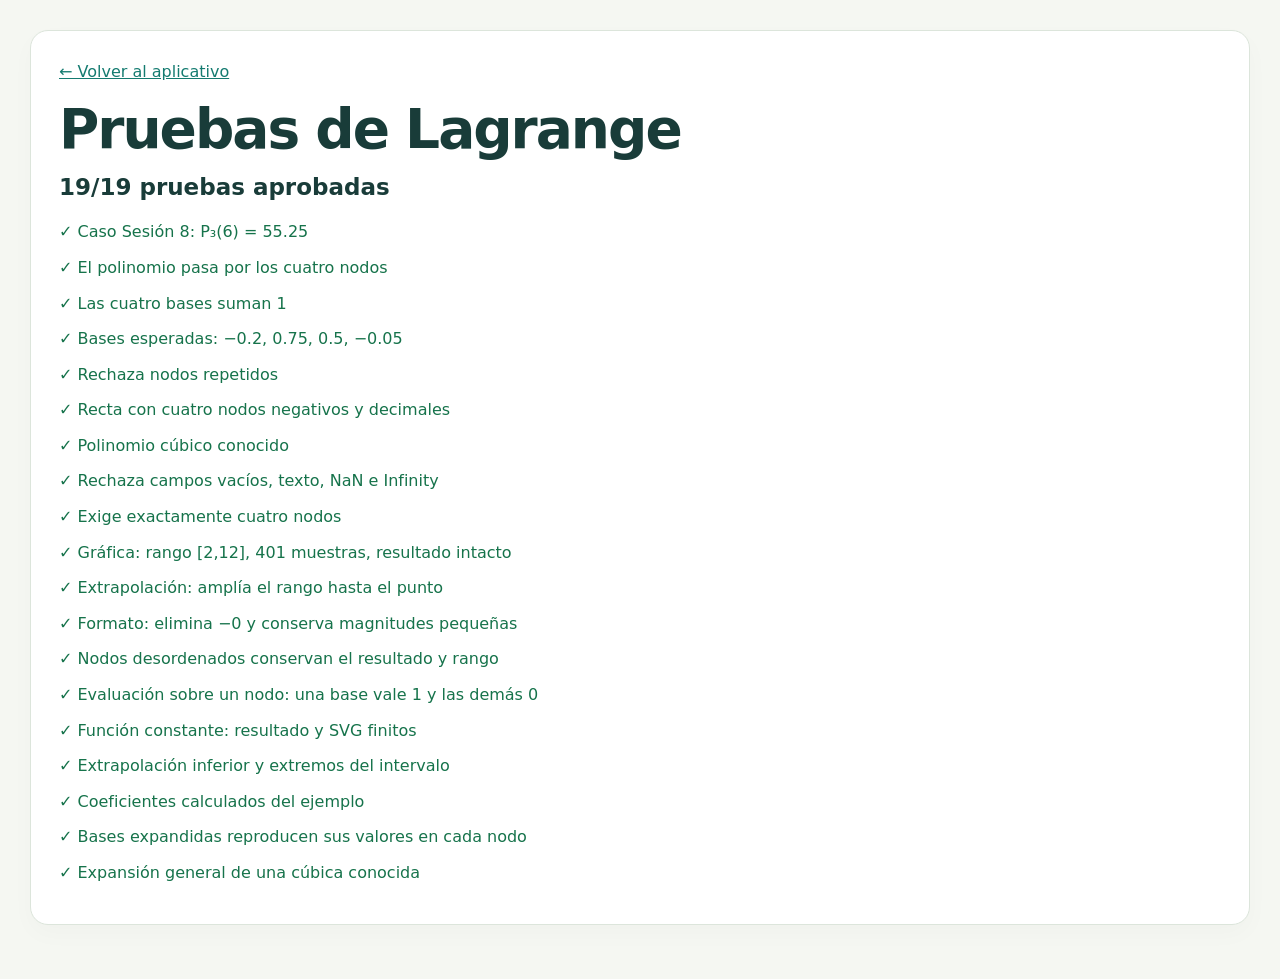
==== tests/test.html @ 32e7f768 "Agrega aplicativo de Lagrange e informe de Sesion 8" ====
<!doctype html><html lang="es"><head><meta charset="utf-8"><meta name="viewport" content="width=device-width,initial-scale=1"><title>Pruebas · Lagrange</title><link rel="stylesheet" href="../css/styles.css"></head><body><main class="wrap"><section class="card"><a href="../index.html">← Volver al aplicativo</a><h1>Pruebas de Lagrange</h1><h2 id="summary"></h2><div id="report"></div></section></main><script src="../js/lagrange.js"></script><script src="../js/grafica.js"></script><script src="tests.js"></script></body></html>
---- css/styles.css ----
*{box-sizing:border-box}body{margin:0;background:#f2f5f8;color:#20334a;font:16px/1.6 system-ui,sans-serif}.wrap{max-width:1200px;margin:auto;padding:30px}header{background:#122c47;color:#e6edf5;border-top:5px solid #deaa58}h1{font-size:clamp(28px,4vw,44px);line-height:1.2;font-weight:500;margin:15px 0}h1 span{color:#a8c9ea}h2{font-size:23px;line-height:1.3;margin:10px 0 16px}h3{font-size:17px;margin-top:28px}.eyebrow{font-size:11px;font-weight:750;letter-spacing:2px;color:#6583a0}.layout{display:grid;grid-template-columns:340px 1fr;gap:24px;align-items:start}.card{background:white;border:1px solid #dae2eb;border-radius:16px;padding:25px;margin-bottom:24px;box-shadow:0 6px 20px #16324b05}p{margin:10px 0}table{border-collapse:collapse;width:100%;font-size:14px}th,td{text-align:left;padding:10px 6px;border-bottom:1px solid #e5ebf1}th{color:#65778b;font-weight:600}input{width:100%;padding:11px;border:1px solid #bfcbd8;border-radius:7px;font:inherit;color:inherit}input:focus{outline:3px solid #a6c9ec;border-color:#377aba}label{display:block;margin:22px 0 8px;font-size:14px;font-weight:600}button{width:100%;border:1px solid #bdccda;border-radius:8px;background:white;padding:12px;font:600 14px system-ui;color:#244a6d;margin-top:10px;cursor:pointer}button:hover{background:#eaf2fa}.primary{background:#2467a6;color:white;border-color:#2467a6;margin-top:20px}.primary:hover{background:#174e82}.quiet{border:0;color:#627489}.hint{font-size:12px;color:#697d90}.result{border-left:5px solid #2467a6}.result h2{font-size:32px;color:#2467a6}.warning{background:#fff3dc;padding:12px;border-radius:8px;color:#805815}.error{background:#ffeded;color:#a32e2e;padding:12px;border-radius:8px}.steps{display:grid;grid-template-columns:1fr 1fr;gap:15px}.step{background:#f5f8fb;border-radius:9px;padding:18px;overflow-wrap:anywhere}.formula{background:#edf3fa;padding:16px;border-radius:8px;overflow-wrap:anywhere}svg{width:100%;height:auto;display:block}svg text{font:12px system-ui;fill:#566b80}.grid{stroke:#e4eaf1;stroke-width:1;fill:none}.axis{stroke:#9aabbc;fill:none}.curve{stroke:#2467a6;stroke-width:3;fill:none}.node{fill:#122c47;stroke:white;stroke-width:2}.evaluated{fill:#e89b36;stroke:white;stroke-width:3}.guide{stroke:#e89b36;stroke-dasharray:5 5;fill:none}.legend{display:flex;gap:15px;flex-wrap:wrap;font-size:12px}.blue{color:#2467a6}.orange{color:#b9741a}footer{font-size:13px;color:#718295;display:flex;justify-content:space-between}a{color:#2467a6}[hidden]{display:none!important}.table-scroll{overflow:auto}@media(max-width:850px){.layout{grid-template-columns:1fr}.steps{grid-template-columns:1fr}.wrap{padding:20px}.card{padding:20px}footer{gap:15px;flex-wrap:wrap}}
/* Identidad visual del laboratorio y guía de estudio. */
:root{--ink:#193c39;--teal:#147b70;--mint:#daf1e6;--paper:#f5f7f2;--gold:#d6aa56}html{scroll-behavior:smooth;scroll-padding-top:25px}body{background:var(--paper);color:var(--ink)}.wrap{max-width:1280px}.topbar{display:flex;align-items:center;justify-content:space-between;padding-top:20px;padding-bottom:20px;gap:20px}.brand{font-size:17px;font-weight:850;letter-spacing:1px;text-decoration:none;color:var(--ink)}.brand span{color:var(--teal)}.topbar div{display:flex;gap:24px}.topbar div a{color:#4d6b65;text-decoration:none;font-size:13px}.topbar a:hover{color:var(--teal)}header{background:#163e38;border:0;position:relative;overflow:hidden}header::after{content:'';position:absolute;width:440px;height:440px;border:1px solid #ffffff12;border-radius:50%;right:-160px;top:-180px;pointer-events:none}.hero{display:grid;grid-template-columns:1.5fr 1fr;gap:60px;align-items:center;padding-top:55px;padding-bottom:55px}header .eyebrow{color:#a1d5ba}h1{font-weight:750;font-size:clamp(36px,5vw,61px);letter-spacing:-2px;line-height:1.07}h1 span{color:#bce5c8}.hero-copy{max-width:570px;color:#c5d9d1;font-size:17px;margin:22px 0}.hero-tags{display:flex;flex-wrap:wrap;gap:10px}.hero-tags span{font-size:11px;border:1px solid #9bc9ad40;padding:6px 12px;border-radius:20px;color:#d4e9db}.hero-equation{position:relative;border:1px solid #aad9bb38;background:#ffffff06;border-radius:24px;padding:30px;color:#bce5c8;transform:rotate(-2deg)}.hero-equation>span{font-size:10px;letter-spacing:3px;color:#9fc3ae}.hero-equation p{font-family:Georgia,serif;font-size:clamp(24px,3vw,38px);color:#fff}.hero-equation b{color:#e5c98c}.hero-equation small{color:#bad1c7}.hero-equation svg{margin-top:18px;height:80px}.section-heading{display:flex;justify-content:space-between;align-items:center;gap:20px;margin:12px 0 25px}.section-heading h2{font-size:29px;letter-spacing:-.8px;margin-bottom:0}.eyebrow{color:#478175;letter-spacing:2px;font-size:10px}.badge{border:1px solid #c9dcd0;color:#327468;background:#eaf3e9;padding:7px 12px;border-radius:30px;font-size:11px;white-space:nowrap}.layout{grid-template-columns:350px minmax(0,1fr)}.card{border-color:#dce5db;border-radius:18px;box-shadow:0 8px 28px #173d2d05;padding:28px}.input{border-top:4px solid var(--teal)}.input>p:not(.eyebrow){color:#71837b;font-size:13px}input{background:#f7faf6;border-color:#ccdbd1;border-radius:8px;font-size:15px}input:focus{outline:3px solid #bde6d8;border-color:#147b70}input:hover{border-color:#86b5a5}button{border-color:#cbddd4;color:#246759;border-radius:10px;padding:13px;transition:background .15s,transform .15s}button:hover{background:#eef6ee}button:active{transform:translateY(1px)}.primary{background:var(--teal);border-color:var(--teal);color:#fff}.primary:hover{background:#0e6057}.result{background:#e5f3e7;border-color:#c0d9c4;border-left:0;position:relative}.result::after{content:'✓';position:absolute;right:28px;top:22px;color:#388760;font-size:25px}.result h2{color:#175f4b;font-size:clamp(26px,3.5vw,39px);letter-spacing:-1px;margin-right:35px}.result>p:not(.eyebrow){color:#3b6855}.grid{stroke:#e5ece4}.axis{stroke:#99b3a6}.curve{stroke:#147b70}.node{fill:#234b40}.evaluated{fill:#e2a541}.guide{stroke:#dca143}.blue{color:var(--teal)}.legend{font-size:11px;padding-top:15px;border-top:1px solid #e4ebe2}.formula{background:#edf5eb;border:1px solid #d4e4d3;color:#215d4c;line-height:1.9;font-family:Georgia,serif;font-size:18px}.step{background:#f6f8f3;border:1px solid #e3eadd;border-radius:13px;padding:20px}.step strong{color:#236954}.step>p{font-size:14px}.steps{gap:18px}th{color:#59796b}th,td{border-color:#e1e9de}.hint{color:#6e8276}.exam-guide{margin:50px 0}.exam-guide>p{max-width:760px;color:#657f70}.guide-grid{display:grid;grid-template-columns:repeat(4,minmax(0,1fr));gap:18px;margin-top:25px}.guide-grid .card{margin:0;padding:24px}.guide-grid h3{font-size:18px;margin:15px 0 10px}.guide-grid p{font-size:13px;color:#5c7467}.step-number{display:inline-flex;align-items:center;justify-content:center;width:38px;height:38px;border-radius:50%;background:#e5f1dd;color:#34705a;font-size:12px;font-weight:800}.mini-formula{font-family:Georgia,serif;background:#f3f6ed;border-radius:8px;padding:12px;overflow-wrap:anywhere}.exam-notes{display:grid;grid-template-columns:1fr 1fr;gap:40px;margin:28px 0;padding:25px 30px;border-left:3px solid #d3aa58;background:#f2eddf;border-radius:0 12px 12px 0}.exam-notes h3{margin:0 0 10px}.exam-notes p{font-size:14px;color:#73694f}.practice{background:#163e38;color:#e5f1e9;border:0;display:grid;grid-template-columns:1.3fr 1fr;gap:10px 40px;padding:35px}.practice .eyebrow{color:#a3d2b9}.practice h2{font-size:30px}.practice>div>p:last-child{color:#b7cec3;font-size:14px}.practice>button{align-self:center;background:#dcedd2;border:0;color:#284e39}.practice form{grid-column:1/-1}.practice label{color:#d3e6d8}.answer-row{display:grid;grid-template-columns:1fr 1fr;gap:15px}.answer-row button{margin:0}.practice .hint{grid-column:1/-1;color:#a8c3b4}.practice #practice-feedback{grid-column:1/-1;color:#f2d395;font-weight:600}.practice-mode #results,.practice-mode #development,.practice-mode #algebra{display:none!important}.practice-mode .layout{grid-template-columns:1fr}.practice-mode .input{max-width:600px;width:100%;margin-inline:auto}footer{padding:15px 0;color:#738578}a{color:#147b70}button:focus-visible,a:focus-visible{outline:3px solid #8cc5ac;outline-offset:3px}@media(max-width:1000px){.guide-grid{grid-template-columns:1fr 1fr}.hero{gap:30px}.layout{grid-template-columns:320px minmax(0,1fr)}}@media(max-width:850px){.layout{grid-template-columns:1fr}.hero{grid-template-columns:1fr;padding-top:30px;padding-bottom:35px}.hero-equation{display:none}.topbar{flex-wrap:wrap}.topbar div{gap:16px}.section-heading{align-items:flex-start}.section-heading h2{font-size:25px}.practice{grid-template-columns:1fr;padding:25px}.exam-notes{grid-template-columns:1fr;gap:20px}.card{padding:23px}}@media(max-width:500px){.guide-grid{grid-template-columns:1fr}.answer-row{grid-template-columns:1fr}.section-heading{flex-wrap:wrap}.topbar div a{font-size:12px}.result h2{font-size:27px}.formula{font-size:16px}}@media print{header,.topbar,.input,.practice,footer{display:none}.layout{display:block}.card{box-shadow:none;break-inside:avoid}body{background:white}.practice-mode #results:not([hidden]),.practice-mode #development:not([hidden]),.practice-mode #algebra:not([hidden]){display:block!important}.wrap{padding:0}.guide-grid{grid-template-columns:1fr 1fr}}
/* Navegación por espacios de trabajo. */
.workspace-tabs{display:flex;gap:8px;background:#e7ece4;padding:7px;border:1px solid #d5dfd2;border-radius:15px;margin:4px 0 32px;max-width:620px;scroll-margin-top:25px}.workspace-tabs button{margin:0;border:0;background:transparent;text-align:left;font-size:14px;padding:15px 20px;color:#647b68}.workspace-tabs button[aria-selected="true"]{background:white;box-shadow:0 3px 10px #284d2010;color:#1b6752}.workspace-tabs button span{font-size:10px;margin-right:10px;opacity:.6}.practice-data{grid-column:1/-1;padding:15px;border:1px solid #92b59a60;border-radius:9px;color:#d7e6d7;font-size:14px}.topbar{border-bottom:1px solid #d9e2d6}.hero{padding-top:38px;padding-bottom:38px}h1{font-size:clamp(34px,4.5vw,55px)}.hero-equation{transform:none;background:linear-gradient(135deg,#ffffff0c,#ffffff03)}.card{box-shadow:0 9px 24px #193c2906}.section-heading{margin-bottom:24px}.input{position:sticky;top:20px}.exam-guide{margin-top:18px}.guide-grid .card{border-top:3px solid #90b98a}#study-panel .section-heading h2{max-width:650px}.answer-row{max-width:780px}.formula{border-left:4px solid #70a985}.step strong{display:inline-block;margin-bottom:5px}@media(max-width:850px){.input{position:static}.workspace-tabs{margin-bottom:25px}.workspace-tabs button{padding:13px;font-size:12px}.workspace-tabs button span{display:none}}@media print{.workspace-tabs{display:none}#calculator-panel,#study-panel{display:block!important}}
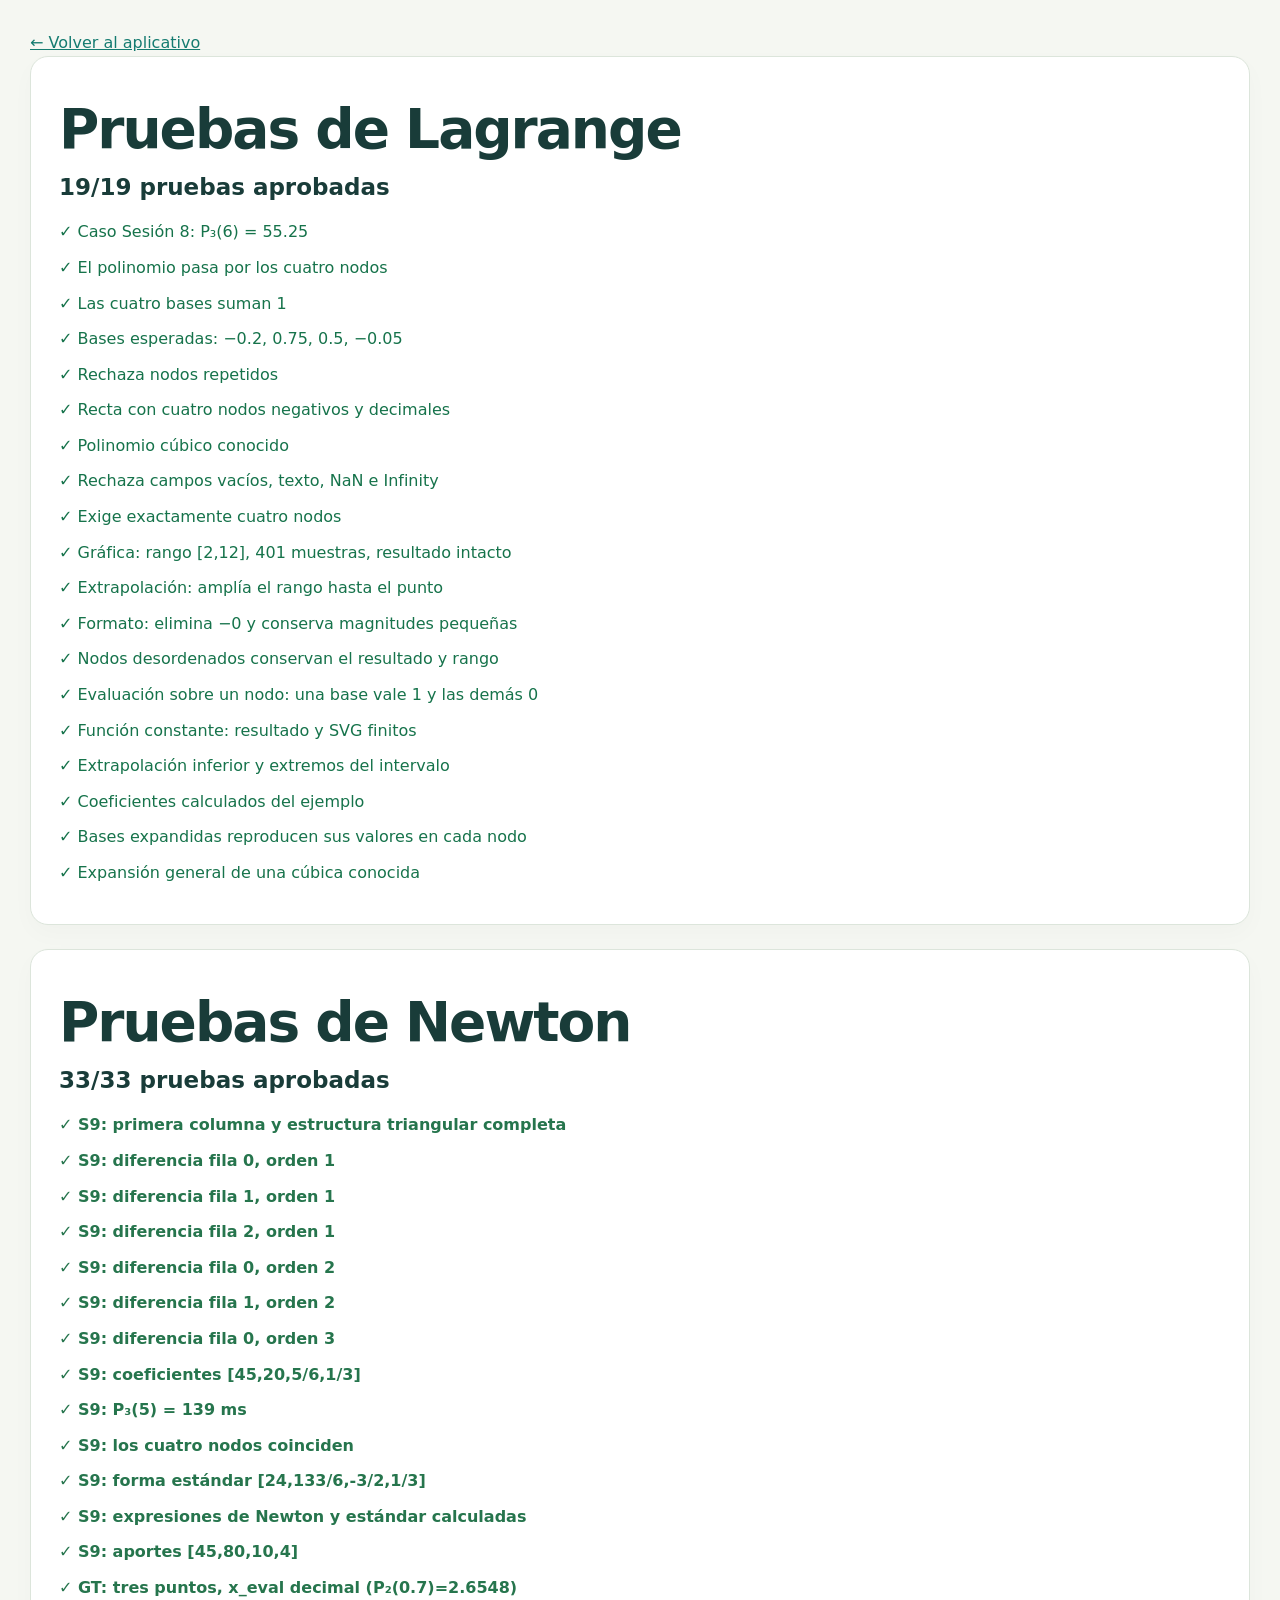
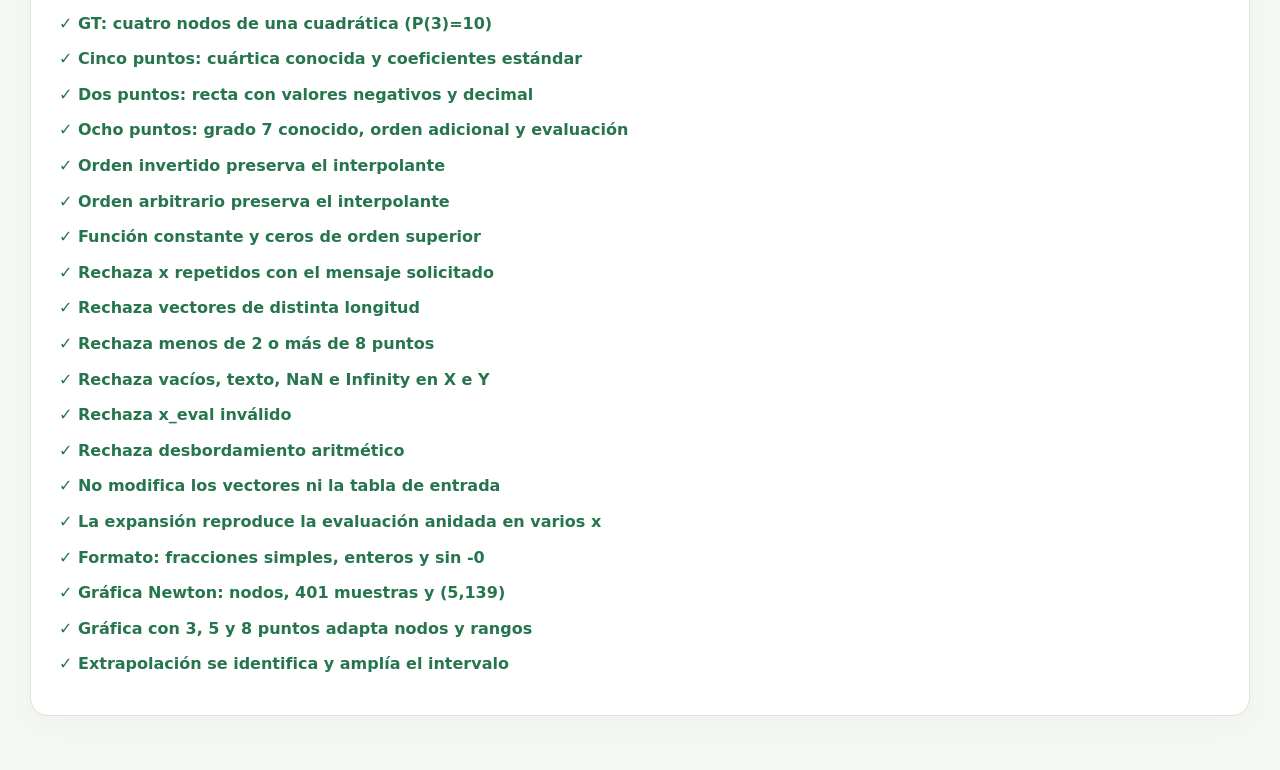
==== commit 2ad68a50: "Actualiza Lagrange y Newton, mejora diseno y agrega informe con capturas" ====
--- a/tests/test.html
+++ b/tests/test.html
@@ -1 +1,4 @@
-<!doctype html><html lang="es"><head><meta charset="utf-8"><meta name="viewport" content="width=device-width,initial-scale=1"><title>Pruebas · Lagrange</title><link rel="stylesheet" href="../css/styles.css"></head><body><main class="wrap"><section class="card"><a href="../index.html">← Volver al aplicativo</a><h1>Pruebas de Lagrange</h1><h2 id="summary"></h2><div id="report"></div></section></main><script src="../js/lagrange.js"></script><script src="../js/grafica.js"></script><script src="tests.js"></script></body></html>
+<!doctype html>
+<html lang="es"><head><meta charset="utf-8"><meta name="viewport" content="width=device-width,initial-scale=1"><title>Pruebas · Lagrange y Newton</title><link rel="stylesheet" href="../css/styles.css?v=9"></head>
+<body><main class="wrap"><a href="../index.html">← Volver al aplicativo</a><section class="card"><h1>Pruebas de Lagrange</h1><h2 id="summary"></h2><div id="report"></div></section><section class="card"><h1>Pruebas de Newton</h1><h2 id="newton-summary"></h2><div id="newton-report"></div></section></main>
+<script src="../js/lagrange.js"></script><script src="../js/newton.js"></script><script src="../js/grafica.js"></script><script src="tests.js"></script><script src="newton-tests.js"></script></body></html>
--- a/css/styles.css
+++ b/css/styles.css
@@ -3,3 +3,6 @@
 :root{--ink:#193c39;--teal:#147b70;--mint:#daf1e6;--paper:#f5f7f2;--gold:#d6aa56}html{scroll-behavior:smooth;scroll-padding-top:25px}body{background:var(--paper);color:var(--ink)}.wrap{max-width:1280px}.topbar{display:flex;align-items:center;justify-content:space-between;padding-top:20px;padding-bottom:20px;gap:20px}.brand{font-size:17px;font-weight:850;letter-spacing:1px;text-decoration:none;color:var(--ink)}.brand span{color:var(--teal)}.topbar div{display:flex;gap:24px}.topbar div a{color:#4d6b65;text-decoration:none;font-size:13px}.topbar a:hover{color:var(--teal)}header{background:#163e38;border:0;position:relative;overflow:hidden}header::after{content:'';position:absolute;width:440px;height:440px;border:1px solid #ffffff12;border-radius:50%;right:-160px;top:-180px;pointer-events:none}.hero{display:grid;grid-template-columns:1.5fr 1fr;gap:60px;align-items:center;padding-top:55px;padding-bottom:55px}header .eyebrow{color:#a1d5ba}h1{font-weight:750;font-size:clamp(36px,5vw,61px);letter-spacing:-2px;line-height:1.07}h1 span{color:#bce5c8}.hero-copy{max-width:570px;color:#c5d9d1;font-size:17px;margin:22px 0}.hero-tags{display:flex;flex-wrap:wrap;gap:10px}.hero-tags span{font-size:11px;border:1px solid #9bc9ad40;padding:6px 12px;border-radius:20px;color:#d4e9db}.hero-equation{position:relative;border:1px solid #aad9bb38;background:#ffffff06;border-radius:24px;padding:30px;color:#bce5c8;transform:rotate(-2deg)}.hero-equation>span{font-size:10px;letter-spacing:3px;color:#9fc3ae}.hero-equation p{font-family:Georgia,serif;font-size:clamp(24px,3vw,38px);color:#fff}.hero-equation b{color:#e5c98c}.hero-equation small{color:#bad1c7}.hero-equation svg{margin-top:18px;height:80px}.section-heading{display:flex;justify-content:space-between;align-items:center;gap:20px;margin:12px 0 25px}.section-heading h2{font-size:29px;letter-spacing:-.8px;margin-bottom:0}.eyebrow{color:#478175;letter-spacing:2px;font-size:10px}.badge{border:1px solid #c9dcd0;color:#327468;background:#eaf3e9;padding:7px 12px;border-radius:30px;font-size:11px;white-space:nowrap}.layout{grid-template-columns:350px minmax(0,1fr)}.card{border-color:#dce5db;border-radius:18px;box-shadow:0 8px 28px #173d2d05;padding:28px}.input{border-top:4px solid var(--teal)}.input>p:not(.eyebrow){color:#71837b;font-size:13px}input{background:#f7faf6;border-color:#ccdbd1;border-radius:8px;font-size:15px}input:focus{outline:3px solid #bde6d8;border-color:#147b70}input:hover{border-color:#86b5a5}button{border-color:#cbddd4;color:#246759;border-radius:10px;padding:13px;transition:background .15s,transform .15s}button:hover{background:#eef6ee}button:active{transform:translateY(1px)}.primary{background:var(--teal);border-color:var(--teal);color:#fff}.primary:hover{background:#0e6057}.result{background:#e5f3e7;border-color:#c0d9c4;border-left:0;position:relative}.result::after{content:'✓';position:absolute;right:28px;top:22px;color:#388760;font-size:25px}.result h2{color:#175f4b;font-size:clamp(26px,3.5vw,39px);letter-spacing:-1px;margin-right:35px}.result>p:not(.eyebrow){color:#3b6855}.grid{stroke:#e5ece4}.axis{stroke:#99b3a6}.curve{stroke:#147b70}.node{fill:#234b40}.evaluated{fill:#e2a541}.guide{stroke:#dca143}.blue{color:var(--teal)}.legend{font-size:11px;padding-top:15px;border-top:1px solid #e4ebe2}.formula{background:#edf5eb;border:1px solid #d4e4d3;color:#215d4c;line-height:1.9;font-family:Georgia,serif;font-size:18px}.step{background:#f6f8f3;border:1px solid #e3eadd;border-radius:13px;padding:20px}.step strong{color:#236954}.step>p{font-size:14px}.steps{gap:18px}th{color:#59796b}th,td{border-color:#e1e9de}.hint{color:#6e8276}.exam-guide{margin:50px 0}.exam-guide>p{max-width:760px;color:#657f70}.guide-grid{display:grid;grid-template-columns:repeat(4,minmax(0,1fr));gap:18px;margin-top:25px}.guide-grid .card{margin:0;padding:24px}.guide-grid h3{font-size:18px;margin:15px 0 10px}.guide-grid p{font-size:13px;color:#5c7467}.step-number{display:inline-flex;align-items:center;justify-content:center;width:38px;height:38px;border-radius:50%;background:#e5f1dd;color:#34705a;font-size:12px;font-weight:800}.mini-formula{font-family:Georgia,serif;background:#f3f6ed;border-radius:8px;padding:12px;overflow-wrap:anywhere}.exam-notes{display:grid;grid-template-columns:1fr 1fr;gap:40px;margin:28px 0;padding:25px 30px;border-left:3px solid #d3aa58;background:#f2eddf;border-radius:0 12px 12px 0}.exam-notes h3{margin:0 0 10px}.exam-notes p{font-size:14px;color:#73694f}.practice{background:#163e38;color:#e5f1e9;border:0;display:grid;grid-template-columns:1.3fr 1fr;gap:10px 40px;padding:35px}.practice .eyebrow{color:#a3d2b9}.practice h2{font-size:30px}.practice>div>p:last-child{color:#b7cec3;font-size:14px}.practice>button{align-self:center;background:#dcedd2;border:0;color:#284e39}.practice form{grid-column:1/-1}.practice label{color:#d3e6d8}.answer-row{display:grid;grid-template-columns:1fr 1fr;gap:15px}.answer-row button{margin:0}.practice .hint{grid-column:1/-1;color:#a8c3b4}.practice #practice-feedback{grid-column:1/-1;color:#f2d395;font-weight:600}.practice-mode #results,.practice-mode #development,.practice-mode #algebra{display:none!important}.practice-mode .layout{grid-template-columns:1fr}.practice-mode .input{max-width:600px;width:100%;margin-inline:auto}footer{padding:15px 0;color:#738578}a{color:#147b70}button:focus-visible,a:focus-visible{outline:3px solid #8cc5ac;outline-offset:3px}@media(max-width:1000px){.guide-grid{grid-template-columns:1fr 1fr}.hero{gap:30px}.layout{grid-template-columns:320px minmax(0,1fr)}}@media(max-width:850px){.layout{grid-template-columns:1fr}.hero{grid-template-columns:1fr;padding-top:30px;padding-bottom:35px}.hero-equation{display:none}.topbar{flex-wrap:wrap}.topbar div{gap:16px}.section-heading{align-items:flex-start}.section-heading h2{font-size:25px}.practice{grid-template-columns:1fr;padding:25px}.exam-notes{grid-template-columns:1fr;gap:20px}.card{padding:23px}}@media(max-width:500px){.guide-grid{grid-template-columns:1fr}.answer-row{grid-template-columns:1fr}.section-heading{flex-wrap:wrap}.topbar div a{font-size:12px}.result h2{font-size:27px}.formula{font-size:16px}}@media print{header,.topbar,.input,.practice,footer{display:none}.layout{display:block}.card{box-shadow:none;break-inside:avoid}body{background:white}.practice-mode #results:not([hidden]),.practice-mode #development:not([hidden]),.practice-mode #algebra:not([hidden]){display:block!important}.wrap{padding:0}.guide-grid{grid-template-columns:1fr 1fr}}
 /* Navegación por espacios de trabajo. */
 .workspace-tabs{display:flex;gap:8px;background:#e7ece4;padding:7px;border:1px solid #d5dfd2;border-radius:15px;margin:4px 0 32px;max-width:620px;scroll-margin-top:25px}.workspace-tabs button{margin:0;border:0;background:transparent;text-align:left;font-size:14px;padding:15px 20px;color:#647b68}.workspace-tabs button[aria-selected="true"]{background:white;box-shadow:0 3px 10px #284d2010;color:#1b6752}.workspace-tabs button span{font-size:10px;margin-right:10px;opacity:.6}.practice-data{grid-column:1/-1;padding:15px;border:1px solid #92b59a60;border-radius:9px;color:#d7e6d7;font-size:14px}.topbar{border-bottom:1px solid #d9e2d6}.hero{padding-top:38px;padding-bottom:38px}h1{font-size:clamp(34px,4.5vw,55px)}.hero-equation{transform:none;background:linear-gradient(135deg,#ffffff0c,#ffffff03)}.card{box-shadow:0 9px 24px #193c2906}.section-heading{margin-bottom:24px}.input{position:sticky;top:20px}.exam-guide{margin-top:18px}.guide-grid .card{border-top:3px solid #90b98a}#study-panel .section-heading h2{max-width:650px}.answer-row{max-width:780px}.formula{border-left:4px solid #70a985}.step strong{display:inline-block;margin-bottom:5px}@media(max-width:850px){.input{position:static}.workspace-tabs{margin-bottom:25px}.workspace-tabs button{padding:13px;font-size:12px}.workspace-tabs button span{display:none}}@media print{.workspace-tabs{display:none}#calculator-panel,#study-panel{display:block!important}}
+/* Extensión de Newton: conserva el laboratorio de Lagrange. */
+.method-bar{display:flex;justify-content:space-between;align-items:center;gap:30px;padding:24px 28px;background:#fff;border:1px solid #d4e1d2;border-radius:18px;margin:0 0 30px}.method-bar>div:last-child{min-width:310px}.method-bar label{margin:0 0 7px}.method-bar p{margin:0}.method-bar .eyebrow{margin-bottom:7px}select{width:100%;padding:12px;border:1px solid #bfd4c6;background:#f7faf6;border-radius:9px;color:#193c39;font:600 14px system-ui;cursor:pointer}select:focus{outline:3px solid #bde6d8;border-color:#147b70}.newton-intro{color:#657f70;max-width:800px;margin-bottom:28px}.newton-layout{display:grid;grid-template-columns:340px minmax(0,1fr);gap:26px;align-items:start}.newton-layout>aside,.newton-output{min-width:0}.newton-input-card{position:static;padding:24px}.newton-input-card label:first-child{margin-top:8px}.node-input-table{margin-top:18px}.node-input-table input{min-width:0;padding:10px 8px}.node-input-table th{width:28px}.node-input-table td{width:45%}caption{text-align:left;font-size:12px;color:#647c6b;padding:0 0 12px;caption-side:top}.newton-actions{display:grid;grid-template-columns:1fr 1fr;gap:8px}.newton-actions button{padding:12px 8px;margin-top:10px;font-size:12px}.newton-note{background:#ecefdf;font-size:13px;border:1px solid #dde2c8}.newton-status{border-left:3px solid #147b70;background:#e9f0e4;padding:12px 18px;font-size:13px;margin:0 0 20px}.newton-study{background:#e7f0e3}.newton-study h2{font-size:23px}.newton-study p{font-size:13px}.newton-study .answer-row{grid-template-columns:1fr 1.25fr}.newton-study .answer-row button{font-size:12px}.newton-study>button{background:#fff}.newton-study .hint{font-size:11px}#newton-feedback{font-weight:650;color:#1b6855}.divided-table{min-width:500px;white-space:nowrap}.divided-table th,.divided-table td{padding:14px 12px}.divided-table caption{white-space:normal}.divided-table td{font-variant-numeric:tabular-nums}.divided-table small{display:block;font-size:10px;color:#6c8274}.empty-cell{color:#bec9be;background:#fafcf8}.coefficient-cell{background:#e6f3df;color:#235e45;font-weight:700;border-bottom:2px solid #bad6ac}.coefficient-label{display:block;font-size:10px;font-weight:500;margin-top:4px;color:#57826a}.coefficients-grid{display:grid;grid-template-columns:repeat(auto-fit,minmax(125px,1fr));gap:12px}.coefficient-tile{background:#f1f6ec;border:1px solid #d5e5cc;border-radius:12px;padding:16px;display:flex;flex-direction:column;gap:8px;overflow-wrap:anywhere}.coefficient-tile span{font-size:11px;color:#648268}.coefficient-tile strong{font:700 24px Georgia,serif;color:#21654c}.coefficient-tile small{font-size:11px;color:#6c8274}details{margin:18px 0 8px}summary{cursor:pointer;font-size:14px;font-weight:650;padding:14px 16px;border-radius:10px;background:#f1f5eb;border:1px solid #d8e4ce;color:#28634e}summary:hover{background:#e7efde}summary:focus-visible{outline:3px solid #8cc5ac;outline-offset:3px}details[open]>summary{margin-bottom:20px}#newton-results .steps{grid-template-columns:1fr}#newton-results .step p{font-size:14px}#newton-results .formula{font-size:17px}#newton-results .card{scroll-margin-top:20px}#newton-results h2{font-size:24px}.newton-result{background:#e4f1e2;border-left:4px solid #398768;padding:20px;border-radius:10px;margin:20px 0}.newton-result h3{font-size:29px;letter-spacing:-.7px;margin:0;color:#1a674d}.newton-result p{font-size:14px}.check-ok{color:#26754d;font-weight:600}.check-fail{color:#a04924;font-weight:700}#newton-checks td{font-variant-numeric:tabular-nums}#newton-checks td:last-child{white-space:nowrap}@media(max-width:1000px){.newton-layout{grid-template-columns:300px minmax(0,1fr);gap:20px}.newton-layout .card{padding:22px}.newton-study .answer-row{grid-template-columns:1fr}}@media(max-width:850px){.newton-layout{grid-template-columns:1fr}.method-bar{align-items:stretch;flex-direction:column;gap:18px;padding:22px}.method-bar>div:last-child{min-width:0}.newton-input-card{max-width:none}.newton-layout>aside{display:grid;grid-template-columns:1fr}.newton-result h3{font-size:25px}.newton-study .answer-row{grid-template-columns:1fr 1fr}}@media(max-width:500px){.newton-study .answer-row{grid-template-columns:1fr}.coefficients-grid{grid-template-columns:1fr 1fr}.newton-layout .card{padding:20px}.newton-result{padding:16px}.newton-result h3{font-size:23px}}@media print{.method-bar,.newton-layout>aside,.newton-study,.newton-status{display:none!important}.newton-layout{display:block}#lagrange-workspace[hidden],#newton-workspace[hidden]{display:none!important}}
+
